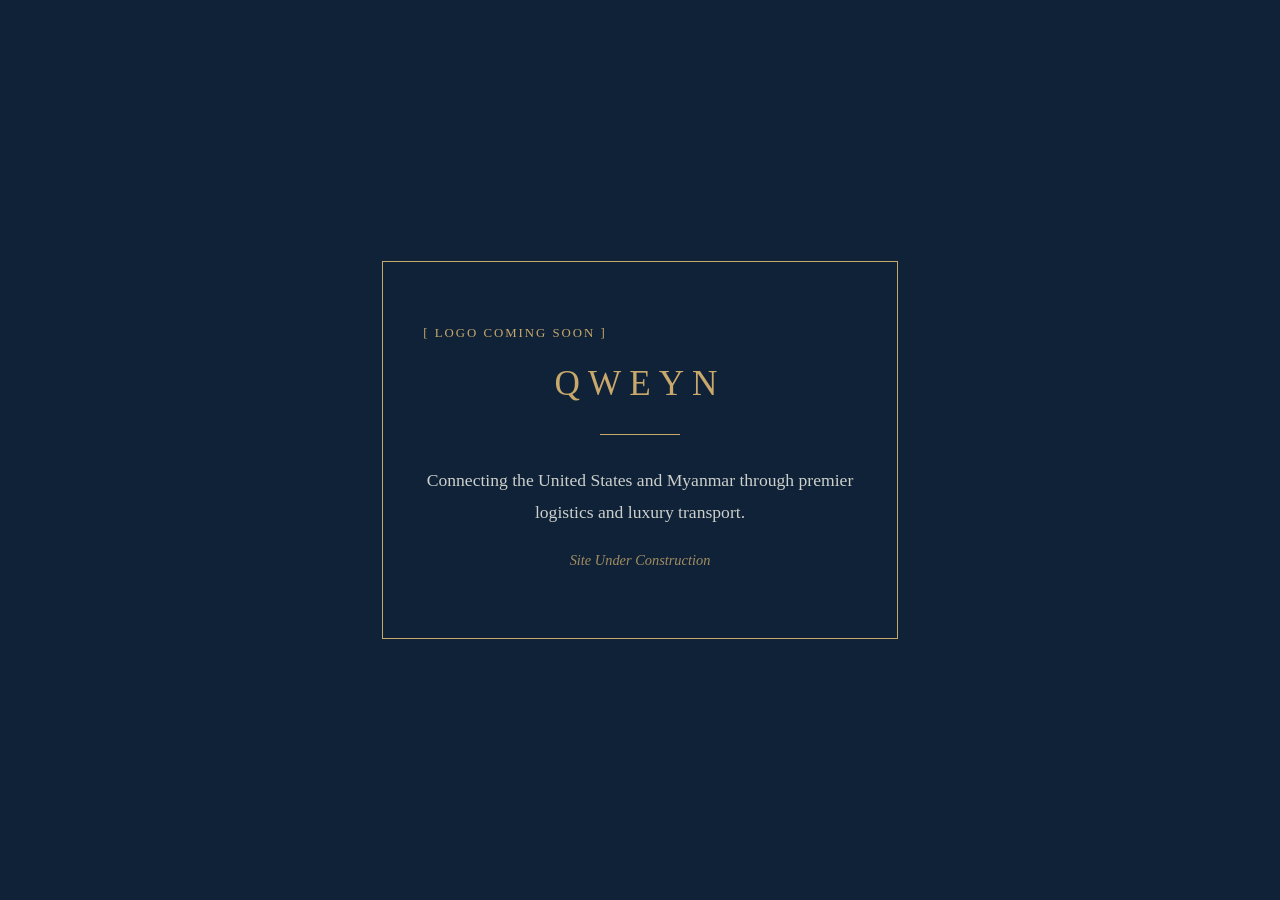
==== index.html @ a7c70f32 "Create index.html" ====
<!DOCTYPE html>
<html lang="en">
<head>
    <meta charset="UTF-8">
    <meta name="viewport" content="width=device-width, initial-scale=1.0">
    <title>Qweyn | Luxury Logistics</title>
    <style>
        :root {
            --navy: #0F2238;
            --gold: #C8A86B;
            --forest: #2E4A38;
            --brown: #6B5442;
            --cream: #FDFCF0;
        }

        body {
            background-color: var(--navy);
            color: var(--cream);
            font-family: 'Times New Roman', serif;
            margin: 0;
            display: flex;
            justify-content: center;
            align-items: center;
            height: 100vh;
            text-align: center;
        }

        .container {
            border: 1px solid var(--gold);
            padding: 4rem 2rem;
            max-width: 600px;
            margin: 20px;
            position: relative;
        }

        /* This is a placeholder for your logo */
        .logo-placeholder {
            max-width: 200px;
            margin-bottom: 20px;
            color: var(--gold);
            font-size: 0.8rem;
            letter-spacing: 2px;
        }

        h1 {
            color: var(--gold);
            letter-spacing: 8px;
            text-transform: uppercase;
            font-size: 2.2rem;
            margin-bottom: 10px;
            font-weight: 300;
        }

        p {
            font-size: 1.1rem;
            line-height: 1.8;
            color: var(--cream);
            opacity: 0.8;
            max-width: 450px;
            margin: 0 auto;
        }

        .accent {
            height: 1px;
            width: 80px;
            background-color: var(--gold);
            margin: 30px auto;
        }
    </style>
</head>
<body>

    <div class="container">
        <!-- We will replace this text with your <img src="logo.png"> later -->
        <div class="logo-placeholder">[ LOGO COMING SOON ]</div>
        
        <h1>QWEYN</h1>
        <div class="accent"></div>
        <p>Connecting the United States and Myanmar through premier logistics and luxury transport.</p>
        <p style="margin-top: 20px; color: var(--gold); font-style: italic; font-size: 0.9rem;">
            Site Under Construction
        </p>
    </div>

</body>
</html>
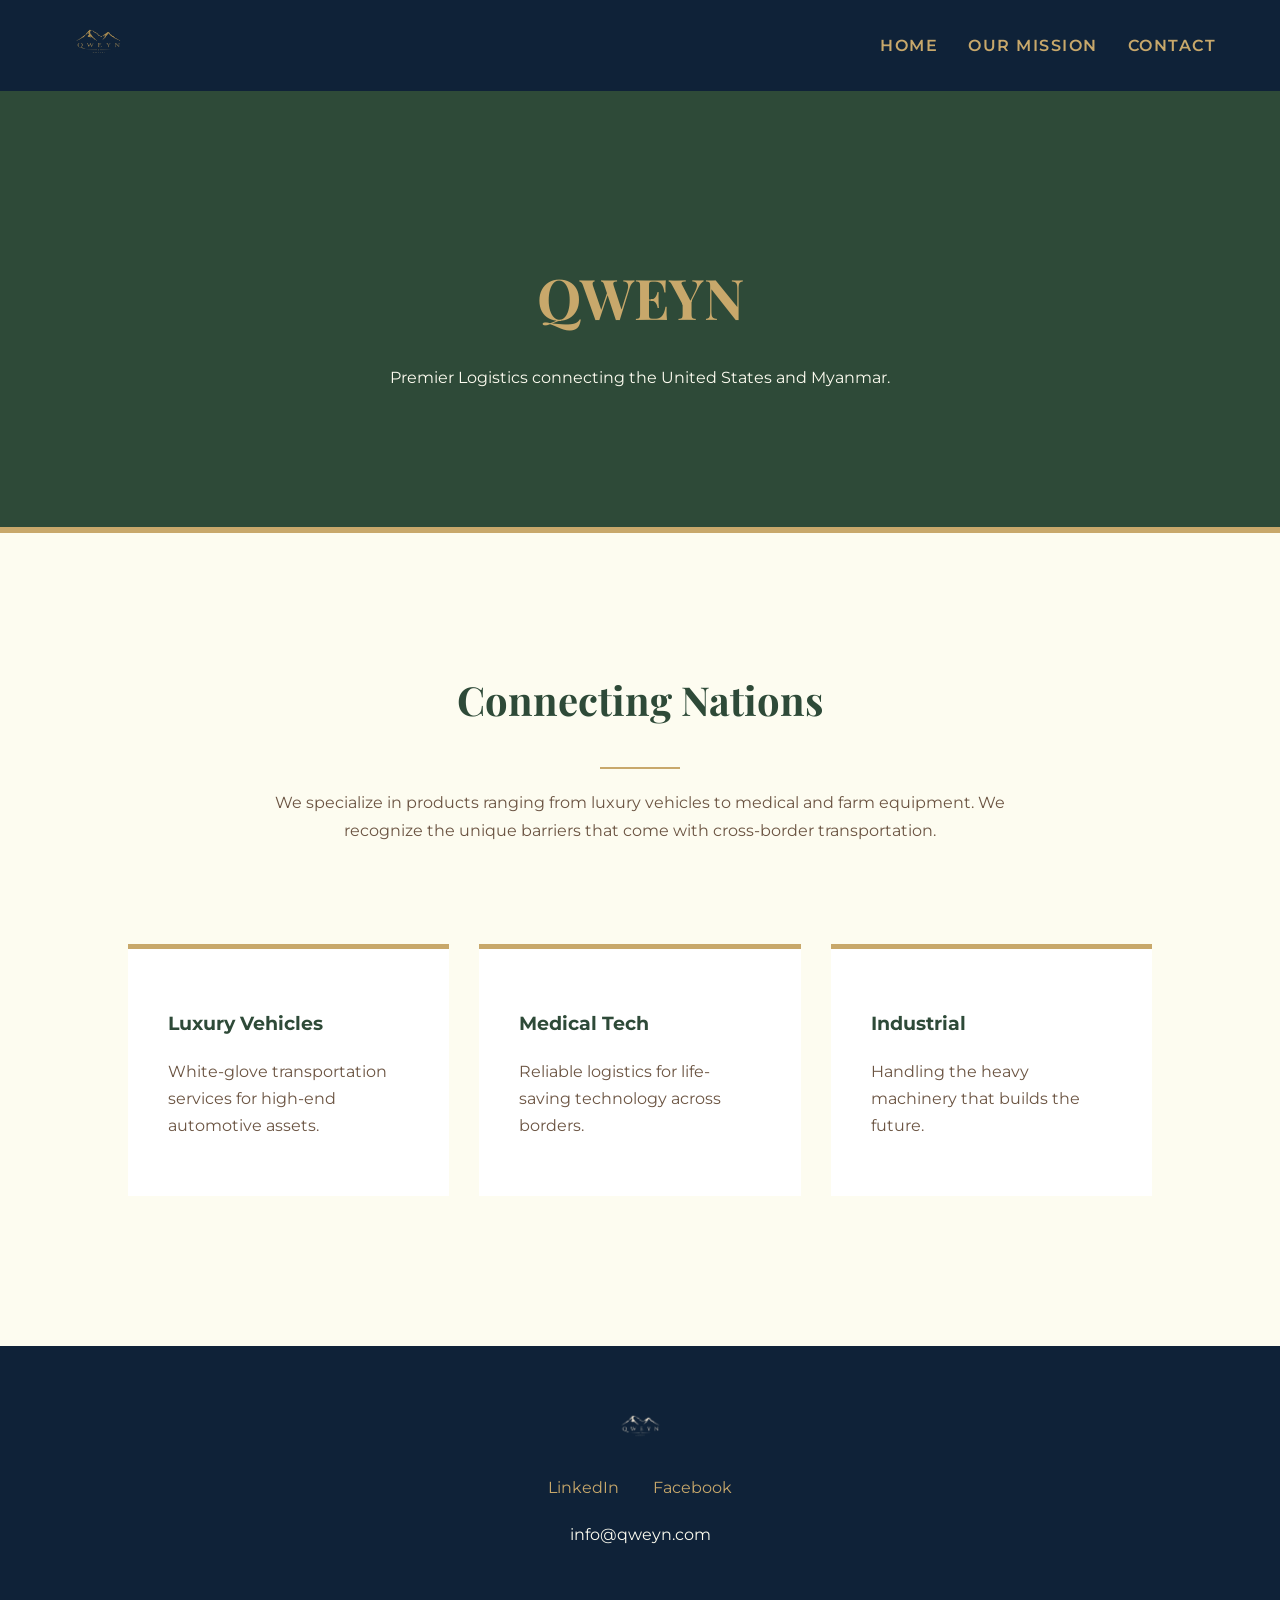
==== commit 2d24711a: "Update index.html" ====
--- a/index.html
+++ b/index.html
@@ -1,10 +1,16 @@
 <!DOCTYPE html>
 <html lang="en">
 <head>
+    <!-- [SETUP] This section handles the "brain" of the site: fonts, icons, and hidden settings -->
     <meta charset="UTF-8">
     <meta name="viewport" content="width=device-width, initial-scale=1.0">
-    <title>Qweyn | Luxury Logistics</title>
+    <title>Qweyn | Premium US-Myanmar Logistics</title>
+    
+    <!-- [FONTS] Playfair = Luxury Serif | Montserrat = Modern Sans-Serif -->
+    <link href="https://fonts.googleapis.com/css2?family=Playfair+Display:wght@400;700&family=Montserrat:wght@300;400;600&display=swap" rel="stylesheet">
+
     <style>
+        /* [VARIABLES] We save your hex codes here so we don't have to type them 100 times */
         :root {
             --navy: #0F2238;
             --gold: #C8A86B;
@@ -13,74 +19,150 @@
             --cream: #FDFCF0;
         }
 
+        /* [GLOBAL STYLES] These apply to the whole website */
         body {
-            background-color: var(--navy);
-            color: var(--cream);
-            font-family: 'Times New Roman', serif;
             margin: 0;
-            display: flex;
-            justify-content: center;
-            align-items: center;
-            height: 100vh;
-            text-align: center;
+            padding: 0;
+            font-family: 'Montserrat', sans-serif;
+            background-color: var(--cream);
+            color: var(--brown); /* Café Brown for text is easier on the eyes than pure black */
+            line-height: 1.7;
         }
 
-        .container {
-            border: 1px solid var(--gold);
-            padding: 4rem 2rem;
-            max-width: 600px;
-            margin: 20px;
-            position: relative;
+        /* [NAVBAR LOGIC] This keeps the logo and links at the top even when you scroll */
+        nav {
+            background-color: var(--navy);
+            padding: 1rem 5%;
+            display: flex;
+            justify-content: space-between; /* Pushes Logo to left, Links to right */
+            align-items: center;
+            position: sticky;
+            top: 0;
+            z-index: 1000; /* Ensures it stays on top of other elements */
         }
 
-        /* This is a placeholder for your logo */
-        .logo-placeholder {
-            max-width: 200px;
-            margin-bottom: 20px;
-            color: var(--gold);
-            font-size: 0.8rem;
-            letter-spacing: 2px;
+        .nav-logo img { height: 45px; }
+
+        nav ul {
+            list-style: none; /* Removes the bullet points */
+            display: flex;
+            gap: 30px; /* Space between links */
         }
 
-        h1 {
+        nav ul li a {
+            text-decoration: none; /* Removes the underline */
             color: var(--gold);
-            letter-spacing: 8px;
+            font-weight: 600;
             text-transform: uppercase;
-            font-size: 2.2rem;
-            margin-bottom: 10px;
-            font-weight: 300;
+            letter-spacing: 1.5px;
         }
 
-        p {
-            font-size: 1.1rem;
-            line-height: 1.8;
+        /* [HERO SECTION] This is the "Headliner" using your Forest Green */
+        .hero {
+            background-color: var(--forest);
             color: var(--cream);
-            opacity: 0.8;
-            max-width: 450px;
-            margin: 0 auto;
+            padding: 120px 10%;
+            text-align: center;
+            border-bottom: 6px solid var(--gold); /* Thin gold line for a "finished" look */
         }
 
-        .accent {
-            height: 1px;
-            width: 80px;
-            background-color: var(--gold);
-            margin: 30px auto;
+        .hero h1 {
+            font-family: 'Playfair Display', serif;
+            font-size: 3.5rem;
+            color: var(--gold);
+            margin-bottom: 20px;
+        }
+
+        /* [GRID LOGIC] This creates the 3 columns for your services */
+        .grid {
+            display: grid;
+            /* "auto-fit" means if the screen gets small, the 3 boxes will stack into 1 automatically */
+            grid-template-columns: repeat(auto-fit, minmax(300px, 1fr));
+            gap: 30px;
+            padding: 50px 0;
+        }
+
+        /* [CARD STYLING] These are the "Service" boxes */
+        .card {
+            background: white;
+            padding: 40px;
+            border-top: 5px solid var(--gold);
+            transition: 0.4s; /* Makes the "hover" effect smooth */
+        }
+
+        .card:hover {
+            transform: translateY(-5px); /* Makes the box lift up when mouse is over it */
+            box-shadow: 0 20px 40px rgba(46, 74, 56, 0.1); /* Adds a shadow with a hint of Forest Green */
+        }
+
+        /* [RESPONSIVENESS] If the screen is smaller than 768px (Tablets/Phones) */
+        @media (max-width: 768px) {
+            nav {
+                flex-direction: column; /* Stack logo above links */
+                text-align: center;
+            }
+            .hero h1 { font-size: 2.5rem; }
         }
     </style>
 </head>
 <body>
 
-    <div class="container">
-        <!-- We will replace this text with your <img src="logo.png"> later -->
-        <div class="logo-placeholder">[ LOGO COMING SOON ]</div>
+    <!-- VISUAL CONTENT STARTS HERE -->
+
+    <nav>
+        <div class="nav-logo">
+            <img src="Logo-gold-png.png" alt="Qweyn Gold Logo">
+        </div>
+        <ul>
+            <li><a href="#">Home</a></li>
+            <li><a href="#about">Our Mission</a></li>
+            <li><a href="#contact">Contact</a></li>
+        </ul>
+    </nav>
+
+    <header class="hero">
+        <!-- The Main Headline -->
+        <h1>QWEYN</h1>
+        <p>Premier Logistics connecting the United States and Myanmar.</p>
+    </header>
+
+    <section id="about" style="padding: 100px 10%;">
+        <h2 style="color: var(--forest); text-align: center; font-family: 'Playfair Display'; font-size: 2.5rem;">Connecting Nations</h2>
+        <div style="width: 80px; height: 2px; background: var(--gold); margin: 20px auto;"></div> <!-- Decorative line -->
         
-        <h1>QWEYN</h1>
-        <div class="accent"></div>
-        <p>Connecting the United States and Myanmar through premier logistics and luxury transport.</p>
-        <p style="margin-top: 20px; color: var(--gold); font-style: italic; font-size: 0.9rem;">
-            Site Under Construction
+        <p style="text-align: center; max-width: 800px; margin: 0 auto 50px;">
+            We specialize in products ranging from luxury vehicles to medical and farm equipment. 
+            We recognize the unique barriers that come with cross-border transportation.
         </p>
-    </div>
+        
+        <div class="grid">
+            <!-- Box 1 -->
+            <div class="card">
+                <h3 style="color: var(--forest);">Luxury Vehicles</h3>
+                <p>White-glove transportation services for high-end automotive assets.</p>
+            </div>
+            <!-- Box 2 -->
+            <div class="card">
+                <h3 style="color: var(--forest);">Medical Tech</h3>
+                <p>Reliable logistics for life-saving technology across borders.</p>
+            </div>
+            <!-- Box 3 -->
+            <div class="card">
+                <h3 style="color: var(--forest);">Industrial</h3>
+                <p>Handling the heavy machinery that builds the future.</p>
+            </div>
+        </div>
+    </section>
+
+    <footer style="background: var(--navy); color: var(--cream); text-align: center; padding: 60px 0;">
+        <img src="Logo-cream-png.png" style="height: 40px; margin-bottom: 20px;" alt="Qweyn Cream Logo">
+        <div>
+            <!-- Target="_blank" means the link opens in a new tab -->
+            <a href="#" target="_blank" style="color: var(--gold); margin: 0 15px; text-decoration: none;">LinkedIn</a>
+            <a href="#" target="_blank" style="color: var(--gold); margin: 0 15px; text-decoration: none;">Facebook</a>
+        </div>
+        <p style="margin-top: 20px;">info@qweyn.com</p>
+    </footer>
 
 </body>
 </html>
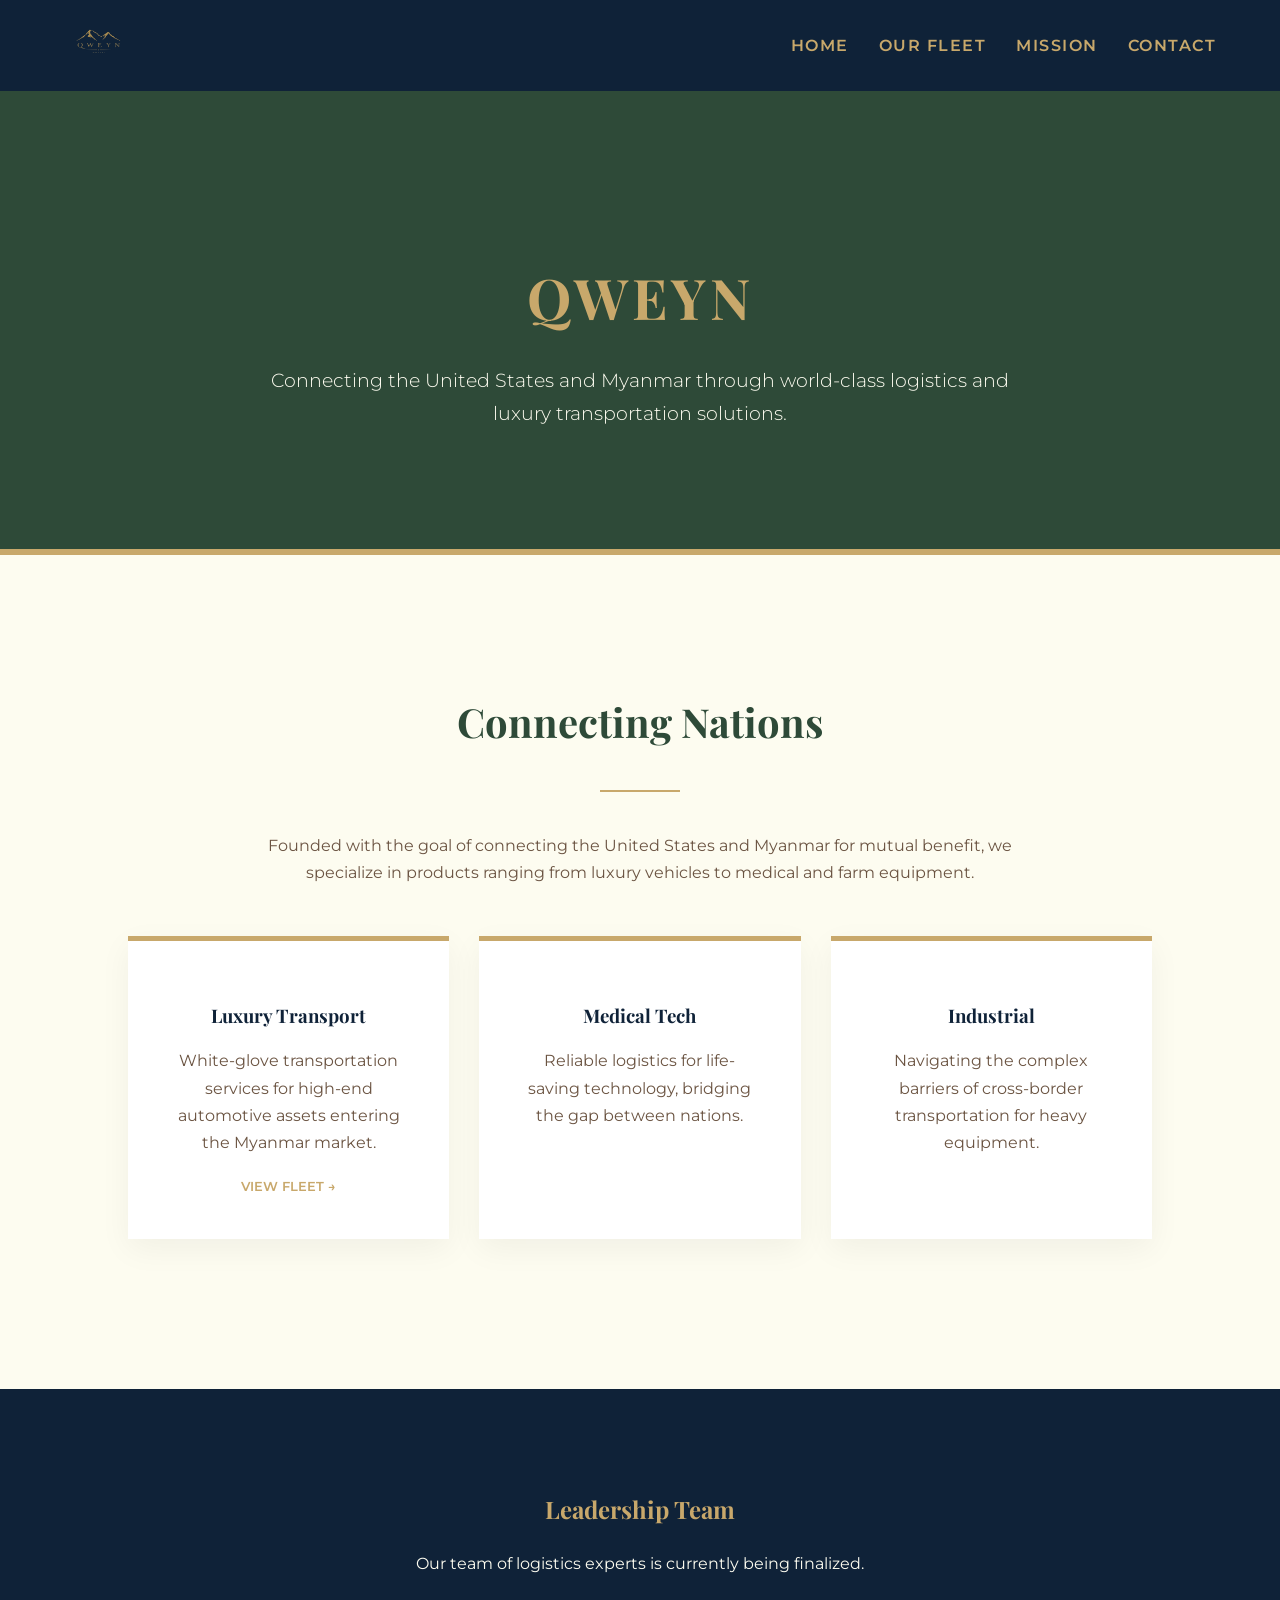
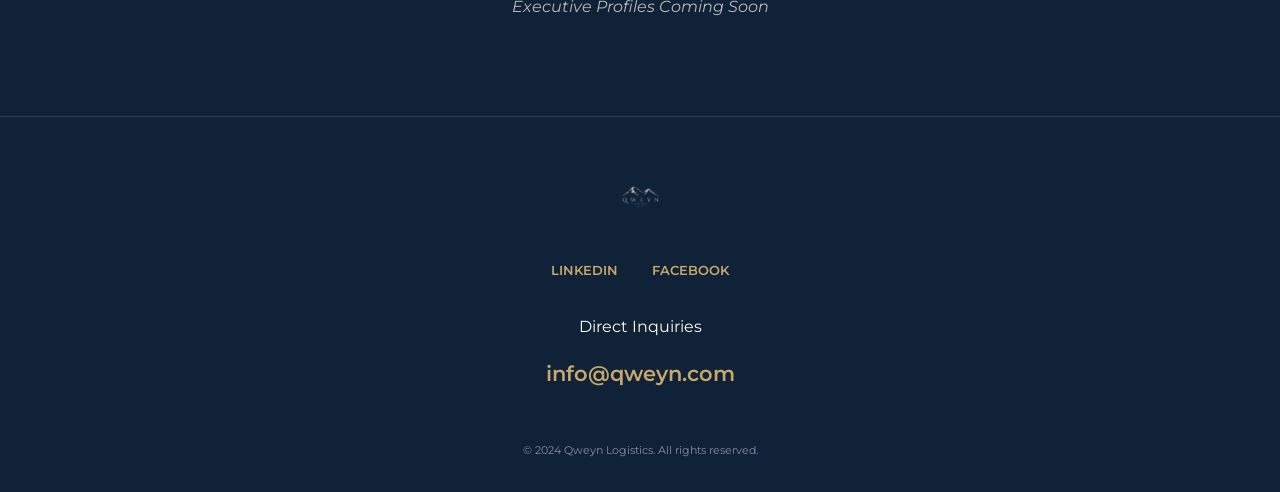
==== commit ff3c25c6: "Update index.html" ====
--- a/index.html
+++ b/index.html
@@ -1,7 +1,7 @@
 <!DOCTYPE html>
 <html lang="en">
 <head>
-    <!-- [SETUP] This section handles the "brain" of the site: fonts, icons, and hidden settings -->
+    <!-- [SETUP] The "brain" of the site -->
     <meta charset="UTF-8">
     <meta name="viewport" content="width=device-width, initial-scale=1.0">
     <title>Qweyn | Premium US-Myanmar Logistics</title>
@@ -10,7 +10,7 @@
     <link href="https://fonts.googleapis.com/css2?family=Playfair+Display:wght@400;700&family=Montserrat:wght@300;400;600&display=swap" rel="stylesheet">
 
     <style>
-        /* [VARIABLES] We save your hex codes here so we don't have to type them 100 times */
+        /* [VARIABLES] Your Luxury Palette */
         :root {
             --navy: #0F2238;
             --gold: #C8A86B;
@@ -19,149 +19,212 @@
             --cream: #FDFCF0;
         }
 
-        /* [GLOBAL STYLES] These apply to the whole website */
+        /* [GLOBAL STYLES] Basic look of the whole page */
         body {
             margin: 0;
             padding: 0;
             font-family: 'Montserrat', sans-serif;
             background-color: var(--cream);
-            color: var(--brown); /* Café Brown for text is easier on the eyes than pure black */
+            color: var(--brown); /* Using Café Brown for text */
             line-height: 1.7;
         }
 
-        /* [NAVBAR LOGIC] This keeps the logo and links at the top even when you scroll */
+        h1, h2, h3 { font-family: 'Playfair Display', serif; }
+
+        /* [NAVBAR] Sticky navigation bar logic */
         nav {
             background-color: var(--navy);
             padding: 1rem 5%;
             display: flex;
-            justify-content: space-between; /* Pushes Logo to left, Links to right */
+            justify-content: space-between;
             align-items: center;
             position: sticky;
             top: 0;
-            z-index: 1000; /* Ensures it stays on top of other elements */
+            z-index: 1000;
         }
 
         .nav-logo img { height: 45px; }
 
         nav ul {
-            list-style: none; /* Removes the bullet points */
+            list-style: none;
             display: flex;
-            gap: 30px; /* Space between links */
+            gap: 30px;
         }
 
         nav ul li a {
-            text-decoration: none; /* Removes the underline */
+            text-decoration: none;
             color: var(--gold);
             font-weight: 600;
             text-transform: uppercase;
             letter-spacing: 1.5px;
-        }
-
-        /* [HERO SECTION] This is the "Headliner" using your Forest Green */
+            transition: 0.3s;
+        }
+
+        nav ul li a:hover { color: white; }
+
+        /* [HERO SECTION] The Forest Green Headliner */
         .hero {
             background-color: var(--forest);
+            color: var(--gold);
+            padding: 120px 10%;
+            text-align: center;
+            border-bottom: 6px solid var(--gold);
+        }
+
+        .hero h1 {
+            font-size: 3.5rem;
+            margin-bottom: 20px;
+            letter-spacing: 4px;
+        }
+
+        .hero p {
             color: var(--cream);
-            padding: 120px 10%;
-            text-align: center;
-            border-bottom: 6px solid var(--gold); /* Thin gold line for a "finished" look */
-        }
-
-        .hero h1 {
-            font-family: 'Playfair Display', serif;
-            font-size: 3.5rem;
-            color: var(--gold);
-            margin-bottom: 20px;
-        }
-
-        /* [GRID LOGIC] This creates the 3 columns for your services */
+            font-size: 1.2rem;
+            max-width: 750px;
+            margin: 0 auto;
+            font-weight: 300;
+        }
+
+        /* [SECTION LOGIC] General spacing for content */
+        .section {
+            padding: 100px 10%;
+            max-width: 1100px;
+            margin: 0 auto;
+            text-align: center;
+        }
+
+        .section h2 { color: var(--forest); font-size: 2.5rem; }
+
+        .accent-line {
+            width: 80px;
+            height: 2px;
+            background-color: var(--gold);
+            margin: 20px auto 40px;
+        }
+
+        /* [GRID LOGIC] The 3-column layout */
         .grid {
             display: grid;
-            /* "auto-fit" means if the screen gets small, the 3 boxes will stack into 1 automatically */
             grid-template-columns: repeat(auto-fit, minmax(300px, 1fr));
             gap: 30px;
-            padding: 50px 0;
-        }
-
-        /* [CARD STYLING] These are the "Service" boxes */
+        }
+
+        /* [CARD STYLING] The white service boxes */
         .card {
             background: white;
             padding: 40px;
             border-top: 5px solid var(--gold);
-            transition: 0.4s; /* Makes the "hover" effect smooth */
-        }
-
-        .card:hover {
-            transform: translateY(-5px); /* Makes the box lift up when mouse is over it */
-            box-shadow: 0 20px 40px rgba(46, 74, 56, 0.1); /* Adds a shadow with a hint of Forest Green */
-        }
-
-        /* [RESPONSIVENESS] If the screen is smaller than 768px (Tablets/Phones) */
+            box-shadow: 0 10px 30px rgba(0,0,0,0.05);
+            transition: 0.4s;
+        }
+
+        .card:hover { transform: translateY(-5px); }
+
+        .card h3 { color: var(--navy); margin-bottom: 15px; }
+
+        /* [TEAM PLACEHOLDER] Special styling for the 'Coming Soon' section */
+        .team-box {
+            background-color: var(--navy);
+            color: var(--cream);
+            padding: 80px 10%;
+            margin-top: 50px;
+            text-align: center;
+        }
+
+        /* [FOOTER] The bottom of the page */
+        footer {
+            background-color: var(--navy);
+            color: var(--cream);
+            padding: 60px 10% 20px;
+            text-align: center;
+            border-top: 1px solid rgba(200, 168, 107, 0.2);
+        }
+
+        .footer-logo { height: 40px; margin-bottom: 30px; opacity: 0.8; }
+
+        .social-links a {
+            color: var(--gold);
+            text-decoration: none;
+            margin: 0 15px;
+            font-weight: 600;
+            text-transform: uppercase;
+            font-size: 0.8rem;
+        }
+
+        /* [RESPONSIVENESS] Makes it work on phones */
         @media (max-width: 768px) {
-            nav {
-                flex-direction: column; /* Stack logo above links */
-                text-align: center;
-            }
+            nav { flex-direction: column; gap: 15px; }
             .hero h1 { font-size: 2.5rem; }
         }
     </style>
 </head>
 <body>
 
-    <!-- VISUAL CONTENT STARTS HERE -->
-
+    <!-- [NAVIGATION] -->
     <nav>
         <div class="nav-logo">
-            <img src="Logo-gold-png.png" alt="Qweyn Gold Logo">
+            <!-- Using ./ ensures the logo loads correctly on GitHub Pages -->
+            <img src="./Logo-gold-png.png" alt="Qweyn Gold Logo">
         </div>
         <ul>
-            <li><a href="#">Home</a></li>
-            <li><a href="#about">Our Mission</a></li>
+            <li><a href="index.html">Home</a></li>
+            <li><a href="vehicles.html">Our Fleet</a></li>
+            <li><a href="#about">Mission</a></li>
             <li><a href="#contact">Contact</a></li>
         </ul>
     </nav>
 
+    <!-- [HERO] -->
     <header class="hero">
-        <!-- The Main Headline -->
         <h1>QWEYN</h1>
-        <p>Premier Logistics connecting the United States and Myanmar.</p>
+        <p>Connecting the United States and Myanmar through world-class logistics and luxury transportation solutions.</p>
     </header>
 
-    <section id="about" style="padding: 100px 10%;">
-        <h2 style="color: var(--forest); text-align: center; font-family: 'Playfair Display'; font-size: 2.5rem;">Connecting Nations</h2>
-        <div style="width: 80px; height: 2px; background: var(--gold); margin: 20px auto;"></div> <!-- Decorative line -->
-        
-        <p style="text-align: center; max-width: 800px; margin: 0 auto 50px;">
-            We specialize in products ranging from luxury vehicles to medical and farm equipment. 
-            We recognize the unique barriers that come with cross-border transportation.
+    <!-- [MISSION SECTION] -->
+    <section id="about" class="section">
+        <h2>Connecting Nations</h2>
+        <div class="accent-line"></div>
+        <p style="max-width: 800px; margin: 0 auto 50px;">
+            Founded with the goal of connecting the United States and Myanmar for mutual benefit, we specialize in products ranging from luxury vehicles to medical and farm equipment.
         </p>
         
         <div class="grid">
-            <!-- Box 1 -->
             <div class="card">
-                <h3 style="color: var(--forest);">Luxury Vehicles</h3>
-                <p>White-glove transportation services for high-end automotive assets.</p>
+                <h3>Luxury Transport</h3>
+                <p>White-glove transportation services for high-end automotive assets entering the Myanmar market.</p>
+                <a href="vehicles.html" style="color: var(--gold); text-decoration: none; font-weight: 600; font-size: 0.8rem;">VIEW FLEET →</a>
             </div>
-            <!-- Box 2 -->
             <div class="card">
-                <h3 style="color: var(--forest);">Medical Tech</h3>
-                <p>Reliable logistics for life-saving technology across borders.</p>
+                <h3>Medical Tech</h3>
+                <p>Reliable logistics for life-saving technology, bridging the gap between nations.</p>
             </div>
-            <!-- Box 3 -->
             <div class="card">
-                <h3 style="color: var(--forest);">Industrial</h3>
-                <p>Handling the heavy machinery that builds the future.</p>
+                <h3>Industrial</h3>
+                <p>Navigating the complex barriers of cross-border transportation for heavy equipment.</p>
             </div>
         </div>
     </section>
 
-    <footer style="background: var(--navy); color: var(--cream); text-align: center; padding: 60px 0;">
-        <img src="Logo-cream-png.png" style="height: 40px; margin-bottom: 20px;" alt="Qweyn Cream Logo">
-        <div>
-            <!-- Target="_blank" means the link opens in a new tab -->
-            <a href="#" target="_blank" style="color: var(--gold); margin: 0 15px; text-decoration: none;">LinkedIn</a>
-            <a href="#" target="_blank" style="color: var(--gold); margin: 0 15px; text-decoration: none;">Facebook</a>
+    <!-- [TEAM SECTION] Placeholder for now -->
+    <section class="team-box">
+        <h2 style="color: var(--gold); font-family: 'Playfair Display';">Leadership Team</h2>
+        <p>Our team of logistics experts is currently being finalized.</p>
+        <p style="font-style: italic; opacity: 0.7;">Executive Profiles Coming Soon</p>
+    </section>
+
+    <!-- [FOOTER & CONTACT] -->
+    <footer id="contact">
+        <img src="./Logo-cream-png.png" class="footer-logo" alt="Qweyn Cream Logo">
+        
+        <div class="social-links">
+            <a href="#" target="_blank">LinkedIn</a>
+            <a href="#" target="_blank">Facebook</a>
         </div>
-        <p style="margin-top: 20px;">info@qweyn.com</p>
+
+        <p style="margin-top: 30px;">Direct Inquiries</p>
+        <a href="mailto:info@qweyn.com" style="color: var(--gold); text-decoration: none; font-size: 1.3rem; font-weight: 600;">info@qweyn.com</a>
+
+        <p style="margin-top: 50px; font-size: 0.7rem; opacity: 0.5;">&copy; 2024 Qweyn Logistics. All rights reserved.</p>
     </footer>
 
 </body>
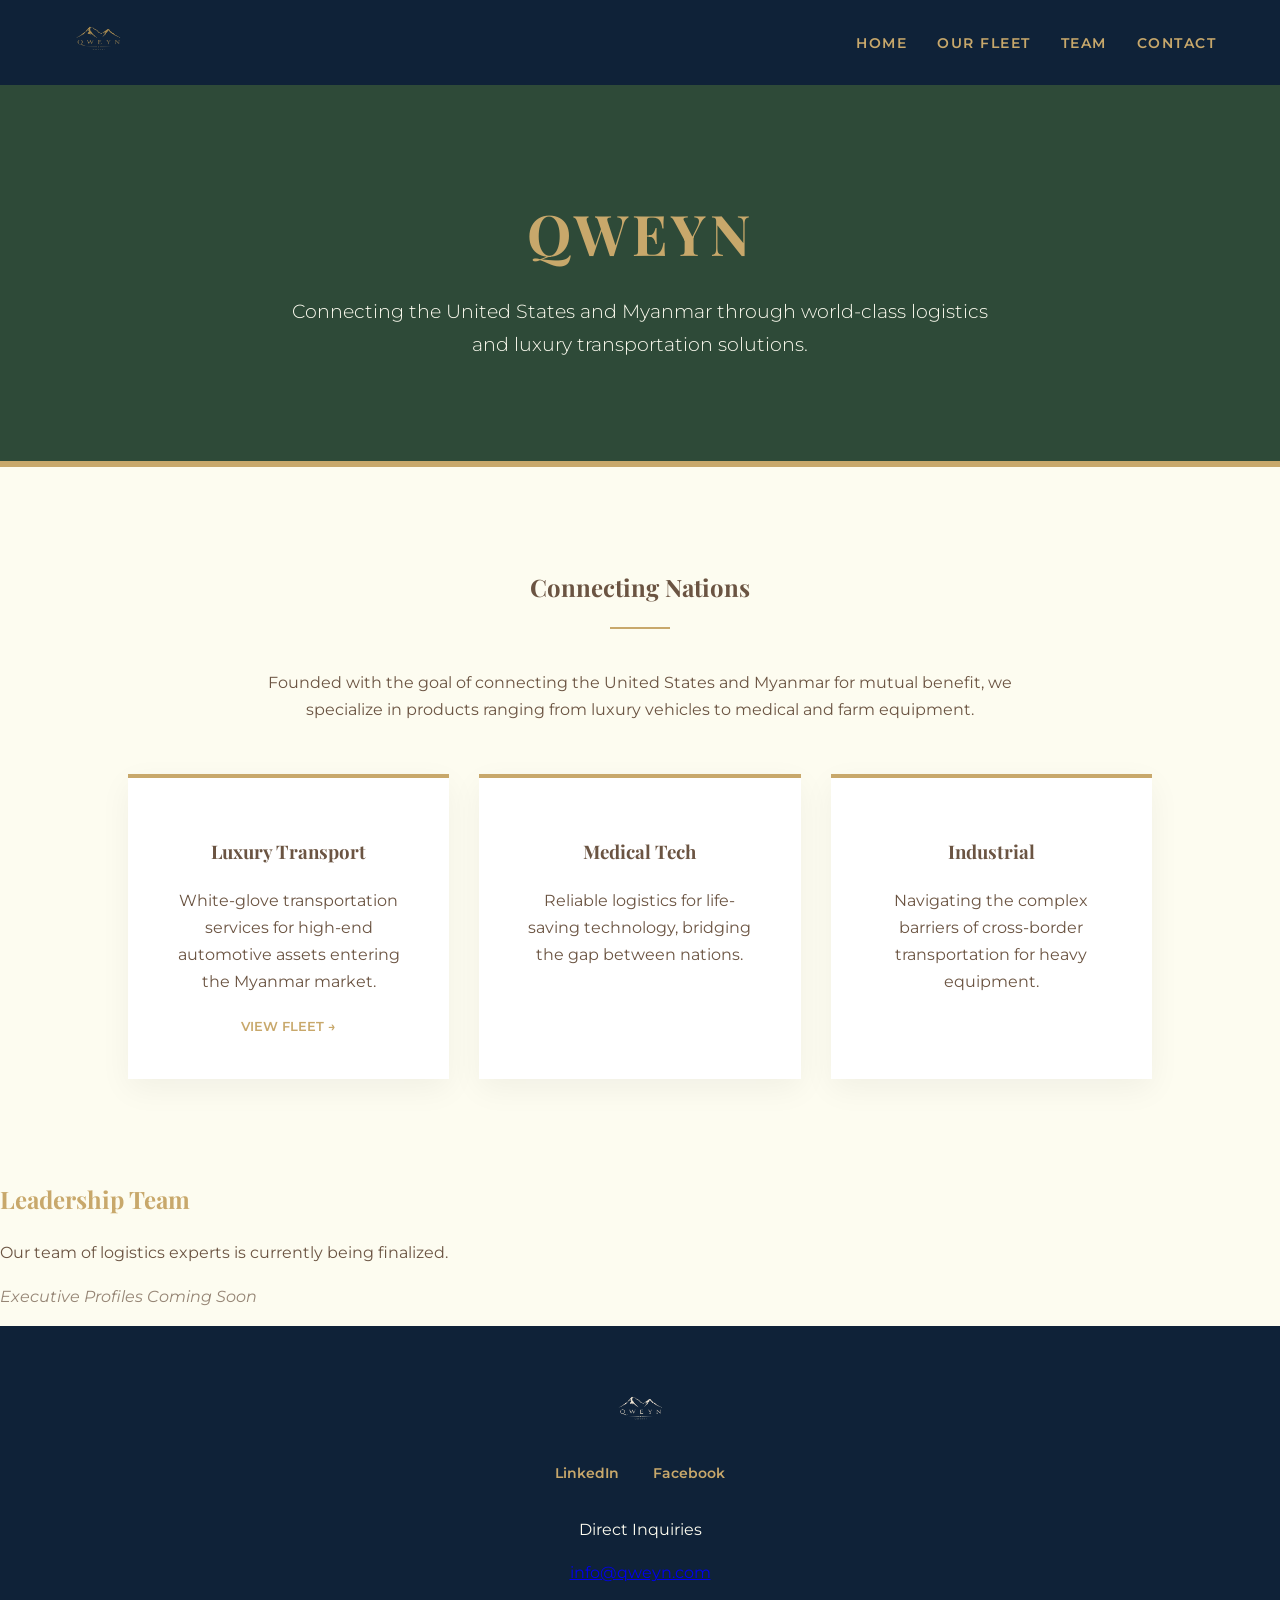
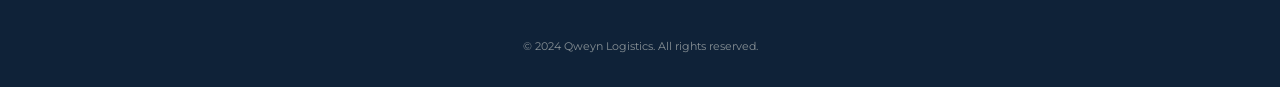
==== commit 534cca23: "Update index.html" ====
--- a/index.html
+++ b/index.html
@@ -1,189 +1,41 @@
 <!DOCTYPE html>
 <html lang="en">
 <head>
-    <!-- [SETUP] The "brain" of the site -->
     <meta charset="UTF-8">
     <meta name="viewport" content="width=device-width, initial-scale=1.0">
     <title>Qweyn | Premium US-Myanmar Logistics</title>
     
-    <!-- [FONTS] Playfair = Luxury Serif | Montserrat = Modern Sans-Serif -->
+    <!-- [FONTS] Still here -->
     <link href="https://fonts.googleapis.com/css2?family=Playfair+Display:wght@400;700&family=Montserrat:wght@300;400;600&display=swap" rel="stylesheet">
 
-    <style>
-        /* [VARIABLES] Your Luxury Palette */
-        :root {
-            --navy: #0F2238;
-            --gold: #C8A86B;
-            --forest: #2E4A38;
-            --brown: #6B5442;
-            --cream: #FDFCF0;
-        }
-
-        /* [GLOBAL STYLES] Basic look of the whole page */
-        body {
-            margin: 0;
-            padding: 0;
-            font-family: 'Montserrat', sans-serif;
-            background-color: var(--cream);
-            color: var(--brown); /* Using Café Brown for text */
-            line-height: 1.7;
-        }
-
-        h1, h2, h3 { font-family: 'Playfair Display', serif; }
-
-        /* [NAVBAR] Sticky navigation bar logic */
-        nav {
-            background-color: var(--navy);
-            padding: 1rem 5%;
-            display: flex;
-            justify-content: space-between;
-            align-items: center;
-            position: sticky;
-            top: 0;
-            z-index: 1000;
-        }
-
-        .nav-logo img { height: 45px; }
-
-        nav ul {
-            list-style: none;
-            display: flex;
-            gap: 30px;
-        }
-
-        nav ul li a {
-            text-decoration: none;
-            color: var(--gold);
-            font-weight: 600;
-            text-transform: uppercase;
-            letter-spacing: 1.5px;
-            transition: 0.3s;
-        }
-
-        nav ul li a:hover { color: white; }
-
-        /* [HERO SECTION] The Forest Green Headliner */
-        .hero {
-            background-color: var(--forest);
-            color: var(--gold);
-            padding: 120px 10%;
-            text-align: center;
-            border-bottom: 6px solid var(--gold);
-        }
-
-        .hero h1 {
-            font-size: 3.5rem;
-            margin-bottom: 20px;
-            letter-spacing: 4px;
-        }
-
-        .hero p {
-            color: var(--cream);
-            font-size: 1.2rem;
-            max-width: 750px;
-            margin: 0 auto;
-            font-weight: 300;
-        }
-
-        /* [SECTION LOGIC] General spacing for content */
-        .section {
-            padding: 100px 10%;
-            max-width: 1100px;
-            margin: 0 auto;
-            text-align: center;
-        }
-
-        .section h2 { color: var(--forest); font-size: 2.5rem; }
-
-        .accent-line {
-            width: 80px;
-            height: 2px;
-            background-color: var(--gold);
-            margin: 20px auto 40px;
-        }
-
-        /* [GRID LOGIC] The 3-column layout */
-        .grid {
-            display: grid;
-            grid-template-columns: repeat(auto-fit, minmax(300px, 1fr));
-            gap: 30px;
-        }
-
-        /* [CARD STYLING] The white service boxes */
-        .card {
-            background: white;
-            padding: 40px;
-            border-top: 5px solid var(--gold);
-            box-shadow: 0 10px 30px rgba(0,0,0,0.05);
-            transition: 0.4s;
-        }
-
-        .card:hover { transform: translateY(-5px); }
-
-        .card h3 { color: var(--navy); margin-bottom: 15px; }
-
-        /* [TEAM PLACEHOLDER] Special styling for the 'Coming Soon' section */
-        .team-box {
-            background-color: var(--navy);
-            color: var(--cream);
-            padding: 80px 10%;
-            margin-top: 50px;
-            text-align: center;
-        }
-
-        /* [FOOTER] The bottom of the page */
-        footer {
-            background-color: var(--navy);
-            color: var(--cream);
-            padding: 60px 10% 20px;
-            text-align: center;
-            border-top: 1px solid rgba(200, 168, 107, 0.2);
-        }
-
-        .footer-logo { height: 40px; margin-bottom: 30px; opacity: 0.8; }
-
-        .social-links a {
-            color: var(--gold);
-            text-decoration: none;
-            margin: 0 15px;
-            font-weight: 600;
-            text-transform: uppercase;
-            font-size: 0.8rem;
-        }
-
-        /* [RESPONSIVENESS] Makes it work on phones */
-        @media (max-width: 768px) {
-            nav { flex-direction: column; gap: 15px; }
-            .hero h1 { font-size: 2.5rem; }
-        }
-    </style>
+    <!-- [EXTERNAL CSS] This 1 line replaces the 130 lines of CSS you had before -->
+    <link rel="stylesheet" href="style.css">
 </head>
 <body>
 
-    <!-- [NAVIGATION] -->
+    <!-- [NAV] Still has all 4 links -->
     <nav>
         <div class="nav-logo">
-            <!-- Using ./ ensures the logo loads correctly on GitHub Pages -->
             <img src="./Logo-gold-png.png" alt="Qweyn Gold Logo">
         </div>
         <ul>
             <li><a href="index.html">Home</a></li>
-            <li><a href="vehicles.html">Our Fleet</a></li>
-            <li><a href="#about">Mission</a></li>
+            <li><a href="fleet.html">Our Fleet</a></li>
+            <li><a href="team.html">Team</a></li>
             <li><a href="#contact">Contact</a></li>
         </ul>
     </nav>
 
-    <!-- [HERO] -->
+    <!-- [HERO] Forest Green Header -->
     <header class="hero">
         <h1>QWEYN</h1>
         <p>Connecting the United States and Myanmar through world-class logistics and luxury transportation solutions.</p>
     </header>
 
-    <!-- [MISSION SECTION] -->
+    <!-- [MISSION SECTION] All 3 Service Cards are here -->
     <section id="about" class="section">
         <h2>Connecting Nations</h2>
-        <div class="accent-line"></div>
+        <div class="accent"></div>
         <p style="max-width: 800px; margin: 0 auto 50px;">
             Founded with the goal of connecting the United States and Myanmar for mutual benefit, we specialize in products ranging from luxury vehicles to medical and farm equipment.
         </p>
@@ -192,7 +44,7 @@
             <div class="card">
                 <h3>Luxury Transport</h3>
                 <p>White-glove transportation services for high-end automotive assets entering the Myanmar market.</p>
-                <a href="vehicles.html" style="color: var(--gold); text-decoration: none; font-weight: 600; font-size: 0.8rem;">VIEW FLEET →</a>
+                <a href="fleet.html" style="color: #C8A86B; text-decoration: none; font-weight: 600; font-size: 0.8rem;">VIEW FLEET →</a>
             </div>
             <div class="card">
                 <h3>Medical Tech</h3>
@@ -205,14 +57,14 @@
         </div>
     </section>
 
-    <!-- [TEAM SECTION] Placeholder for now -->
+    <!-- [TEAM BOX] Still here as a placeholder -->
     <section class="team-box">
-        <h2 style="color: var(--gold); font-family: 'Playfair Display';">Leadership Team</h2>
+        <h2 style="color: #C8A86B;">Leadership Team</h2>
         <p>Our team of logistics experts is currently being finalized.</p>
         <p style="font-style: italic; opacity: 0.7;">Executive Profiles Coming Soon</p>
     </section>
 
-    <!-- [FOOTER & CONTACT] -->
+    <!-- [FOOTER] Still has Logo, Socials, and Email -->
     <footer id="contact">
         <img src="./Logo-cream-png.png" class="footer-logo" alt="Qweyn Cream Logo">
         
@@ -222,7 +74,7 @@
         </div>
 
         <p style="margin-top: 30px;">Direct Inquiries</p>
-        <a href="mailto:info@qweyn.com" style="color: var(--gold); text-decoration: none; font-size: 1.3rem; font-weight: 600;">info@qweyn.com</a>
+        <a href="mailto:info@qweyn.com" class="contact-email">info@qweyn.com</a>
 
         <p style="margin-top: 50px; font-size: 0.7rem; opacity: 0.5;">&copy; 2024 Qweyn Logistics. All rights reserved.</p>
     </footer>
--- a/style.css
+++ b/style.css
@@ -0,0 +1,111 @@
+/* [THEME VARIABLES] - The core of your brand */
+:root {
+    --navy: #0F2238;
+    --gold: #C8A86B;
+    --forest: #2E4A38;
+    --brown: #6B5442;
+    --cream: #FDFCF0;
+}
+
+/* [GLOBAL STYLES] */
+body {
+    margin: 0;
+    padding: 0;
+    font-family: 'Montserrat', sans-serif;
+    background-color: var(--cream);
+    color: var(--brown);
+    line-height: 1.7;
+}
+
+h1, h2, h3 { 
+    font-family: 'Playfair Display', serif; 
+    font-weight: 700;
+}
+
+/* [NAVIGATION] - Shared across all pages */
+nav {
+    background-color: var(--navy);
+    padding: 1rem 5%;
+    display: flex;
+    justify-content: space-between;
+    align-items: center;
+    position: sticky;
+    top: 0;
+    z-index: 1000;
+}
+
+.nav-logo img { height: 45px; }
+
+nav ul {
+    list-style: none;
+    display: flex;
+    gap: 30px;
+    margin: 0;
+}
+
+nav ul li a {
+    text-decoration: none;
+    color: var(--gold);
+    font-weight: 600;
+    text-transform: uppercase;
+    font-size: 0.85rem;
+    letter-spacing: 1.5px;
+    transition: 0.3s;
+}
+
+nav ul li a:hover { color: white; }
+
+/* [HERO SECTIONS] */
+.hero {
+    background-color: var(--forest);
+    color: var(--gold);
+    padding: 100px 10%;
+    text-align: center;
+    border-bottom: 6px solid var(--gold);
+}
+
+.hero h1 { font-size: 3.5rem; letter-spacing: 4px; margin: 0 0 15px 0; }
+.hero p { color: var(--cream); font-size: 1.2rem; max-width: 700px; margin: 0 auto; font-weight: 300; }
+
+/* [SECTION LAYOUTS] */
+.section {
+    padding: 80px 10%;
+    max-width: 1100px;
+    margin: 0 auto;
+    text-align: center;
+}
+
+.accent {
+    width: 60px;
+    height: 2px;
+    background: var(--gold);
+    margin: 0 auto 40px;
+}
+
+/* [GRID SYSTEM] - Used for Services and the Fleet */
+.grid {
+    display: grid;
+    grid-template-columns: repeat(auto-fit, minmax(300px, 1fr));
+    gap: 30px;
+}
+
+.card {
+    background: white;
+    padding: 40px;
+    border-top: 4px solid var(--gold);
+    box-shadow: 0 10px 30px rgba(0,0,0,0.05);
+    transition: 0.4s;
+}
+
+.card:hover { transform: translateY(-5px); }
+
+/* [FOOTER] */
+footer {
+    background-color: var(--navy);
+    color: var(--cream);
+    padding: 60px 10% 20px;
+    text-align: center;
+}
+
+.footer-logo { height: 45px; margin-bottom: 20px; }
+.social-links a { color: var(--gold); text-decoration: none; margin: 0 15px; font-weight: 600; font-size: 0.9rem; }
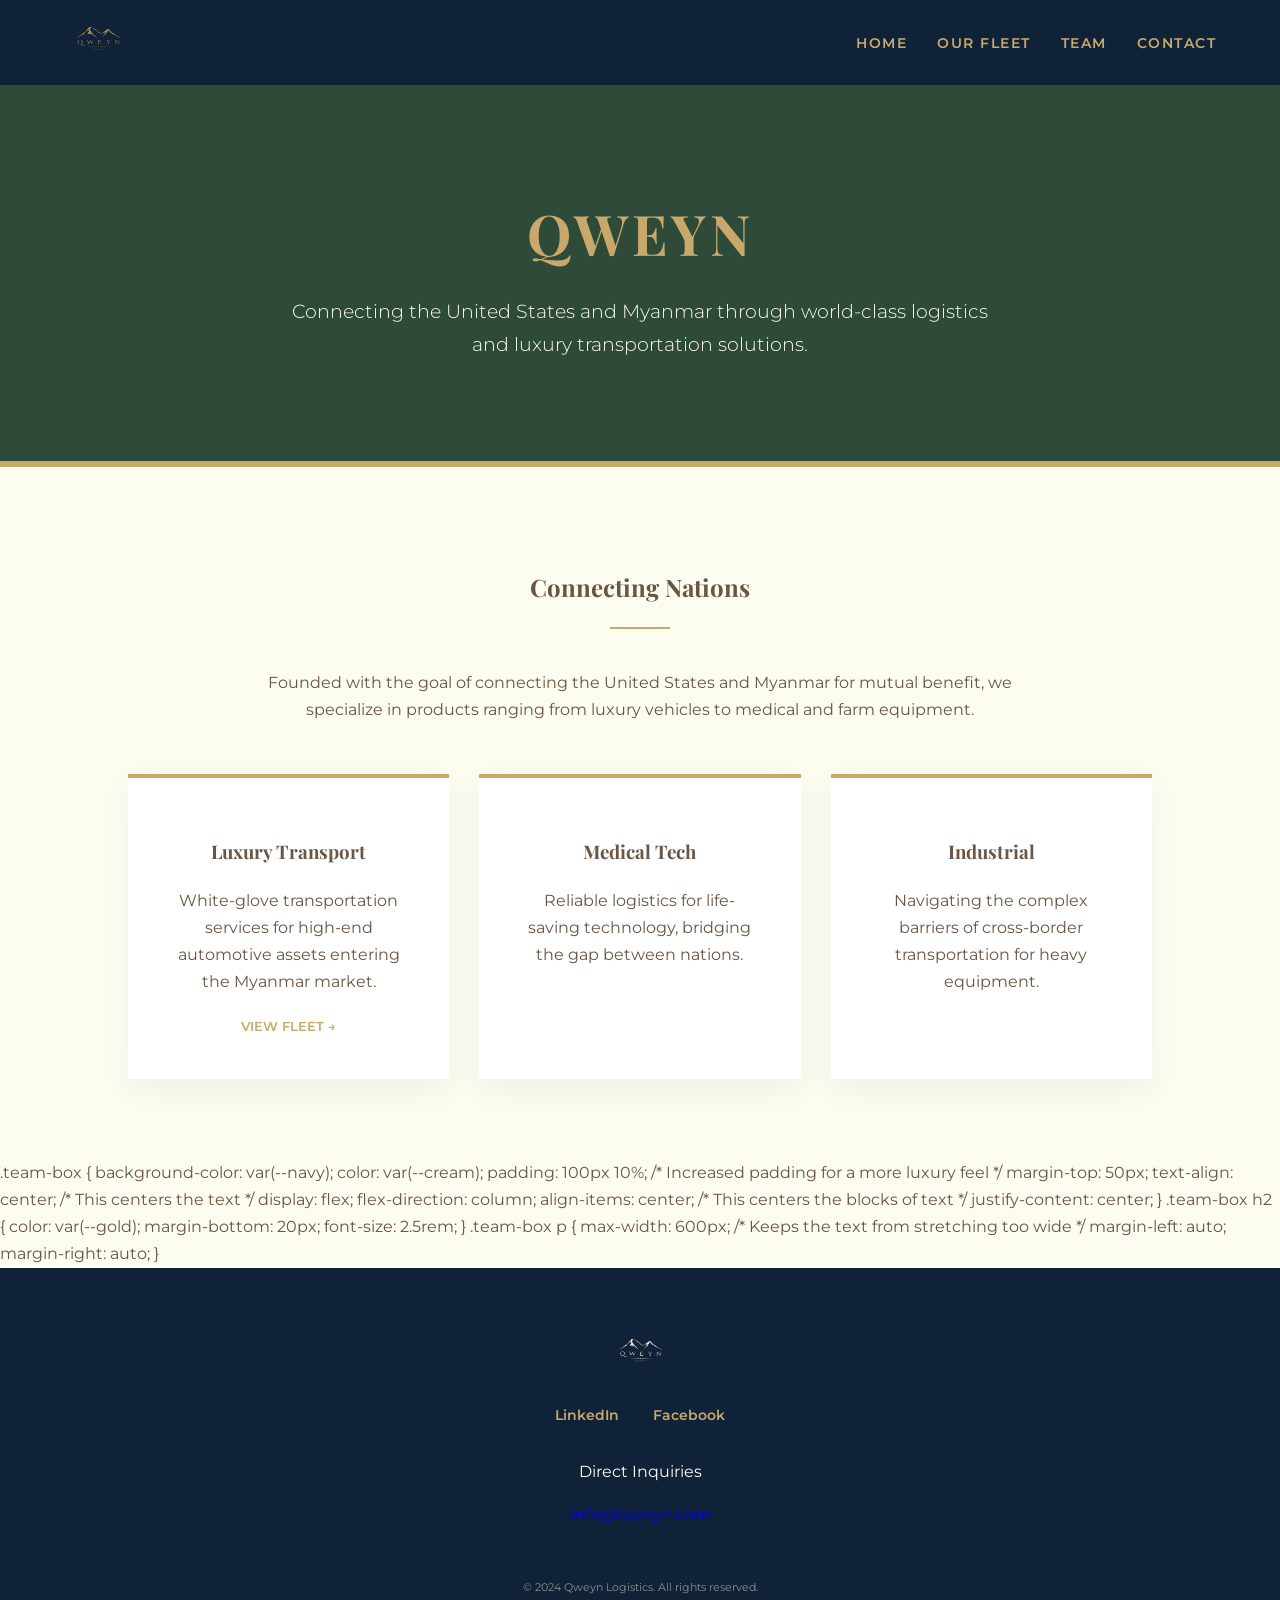
==== commit c2d416ae: "Update index.html" ====
--- a/index.html
+++ b/index.html
@@ -58,11 +58,29 @@
     </section>
 
     <!-- [TEAM BOX] Still here as a placeholder -->
-    <section class="team-box">
-        <h2 style="color: #C8A86B;">Leadership Team</h2>
-        <p>Our team of logistics experts is currently being finalized.</p>
-        <p style="font-style: italic; opacity: 0.7;">Executive Profiles Coming Soon</p>
-    </section>
+.team-box {
+    background-color: var(--navy);
+    color: var(--cream);
+    padding: 100px 10%; /* Increased padding for a more luxury feel */
+    margin-top: 50px;
+    text-align: center; /* This centers the text */
+    display: flex;
+    flex-direction: column;
+    align-items: center; /* This centers the blocks of text */
+    justify-content: center;
+}
+
+.team-box h2 {
+    color: var(--gold);
+    margin-bottom: 20px;
+    font-size: 2.5rem;
+}
+
+.team-box p {
+    max-width: 600px; /* Keeps the text from stretching too wide */
+    margin-left: auto;
+    margin-right: auto;
+}
 
     <!-- [FOOTER] Still has Logo, Socials, and Email -->
     <footer id="contact">
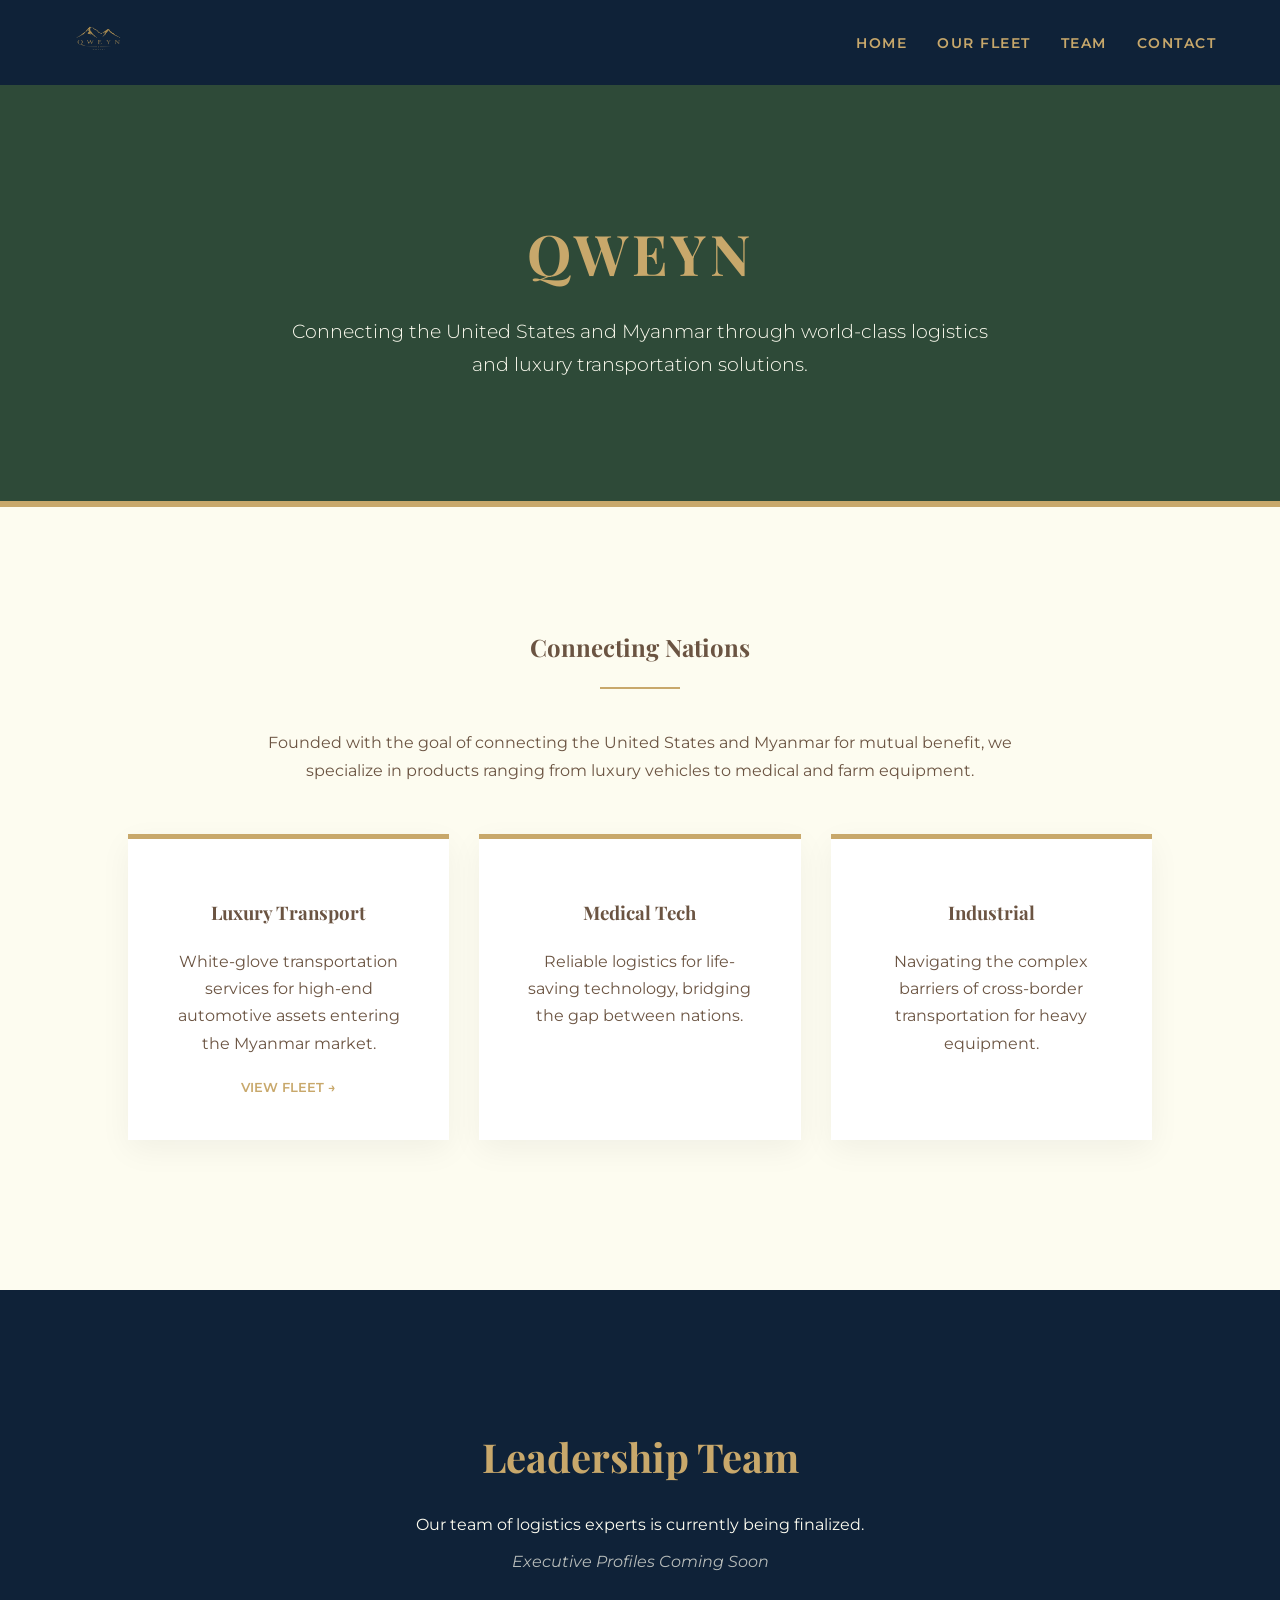
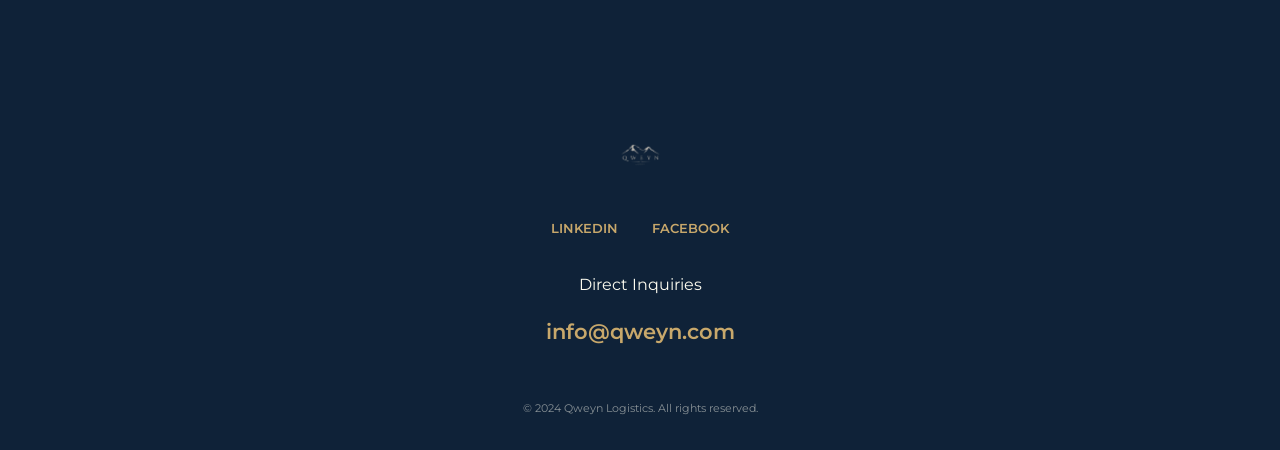
==== commit e3d915ad: "Update index.html" ====
--- a/index.html
+++ b/index.html
@@ -5,15 +5,14 @@
     <meta name="viewport" content="width=device-width, initial-scale=1.0">
     <title>Qweyn | Premium US-Myanmar Logistics</title>
     
-    <!-- [FONTS] Still here -->
+    <!-- Google Fonts -->
     <link href="https://fonts.googleapis.com/css2?family=Playfair+Display:wght@400;700&family=Montserrat:wght@300;400;600&display=swap" rel="stylesheet">
 
-    <!-- [EXTERNAL CSS] This 1 line replaces the 130 lines of CSS you had before -->
+    <!-- This links to your style.css file -->
     <link rel="stylesheet" href="style.css">
 </head>
 <body>
 
-    <!-- [NAV] Still has all 4 links -->
     <nav>
         <div class="nav-logo">
             <img src="./Logo-gold-png.png" alt="Qweyn Gold Logo">
@@ -26,13 +25,11 @@
         </ul>
     </nav>
 
-    <!-- [HERO] Forest Green Header -->
     <header class="hero">
         <h1>QWEYN</h1>
         <p>Connecting the United States and Myanmar through world-class logistics and luxury transportation solutions.</p>
     </header>
 
-    <!-- [MISSION SECTION] All 3 Service Cards are here -->
     <section id="about" class="section">
         <h2>Connecting Nations</h2>
         <div class="accent"></div>
@@ -57,32 +54,12 @@
         </div>
     </section>
 
-    <!-- [TEAM BOX] Still here as a placeholder -->
-.team-box {
-    background-color: var(--navy);
-    color: var(--cream);
-    padding: 100px 10%; /* Increased padding for a more luxury feel */
-    margin-top: 50px;
-    text-align: center; /* This centers the text */
-    display: flex;
-    flex-direction: column;
-    align-items: center; /* This centers the blocks of text */
-    justify-content: center;
-}
+    <section class="team-box">
+        <h2>Leadership Team</h2>
+        <p>Our team of logistics experts is currently being finalized.</p>
+        <p style="font-style: italic; opacity: 0.7; margin-top: 10px;">Executive Profiles Coming Soon</p>
+    </section>
 
-.team-box h2 {
-    color: var(--gold);
-    margin-bottom: 20px;
-    font-size: 2.5rem;
-}
-
-.team-box p {
-    max-width: 600px; /* Keeps the text from stretching too wide */
-    margin-left: auto;
-    margin-right: auto;
-}
-
-    <!-- [FOOTER] Still has Logo, Socials, and Email -->
     <footer id="contact">
         <img src="./Logo-cream-png.png" class="footer-logo" alt="Qweyn Cream Logo">
         
--- a/style.css
+++ b/style.css
@@ -1,4 +1,4 @@
-/* [THEME VARIABLES] - The core of your brand */
+/* [VARIABLES] */
 :root {
     --navy: #0F2238;
     --gold: #C8A86B;
@@ -17,12 +17,9 @@
     line-height: 1.7;
 }
 
-h1, h2, h3 { 
-    font-family: 'Playfair Display', serif; 
-    font-weight: 700;
-}
+h1, h2, h3 { font-family: 'Playfair Display', serif; }
 
-/* [NAVIGATION] - Shared across all pages */
+/* [NAVIGATION] */
 nav {
     background-color: var(--navy);
     padding: 1rem 5%;
@@ -55,11 +52,11 @@
 
 nav ul li a:hover { color: white; }
 
-/* [HERO SECTIONS] */
+/* [HERO SECTION] */
 .hero {
     background-color: var(--forest);
     color: var(--gold);
-    padding: 100px 10%;
+    padding: 120px 10%;
     text-align: center;
     border-bottom: 6px solid var(--gold);
 }
@@ -67,22 +64,22 @@
 .hero h1 { font-size: 3.5rem; letter-spacing: 4px; margin: 0 0 15px 0; }
 .hero p { color: var(--cream); font-size: 1.2rem; max-width: 700px; margin: 0 auto; font-weight: 300; }
 
-/* [SECTION LAYOUTS] */
+/* [SECTION LOGIC] */
 .section {
-    padding: 80px 10%;
+    padding: 100px 10%;
     max-width: 1100px;
     margin: 0 auto;
     text-align: center;
 }
 
 .accent {
-    width: 60px;
+    width: 80px;
     height: 2px;
-    background: var(--gold);
-    margin: 0 auto 40px;
+    background-color: var(--gold);
+    margin: 20px auto 40px;
 }
 
-/* [GRID SYSTEM] - Used for Services and the Fleet */
+/* [GRID] */
 .grid {
     display: grid;
     grid-template-columns: repeat(auto-fit, minmax(300px, 1fr));
@@ -92,12 +89,28 @@
 .card {
     background: white;
     padding: 40px;
-    border-top: 4px solid var(--gold);
+    border-top: 5px solid var(--gold);
     box-shadow: 0 10px 30px rgba(0,0,0,0.05);
     transition: 0.4s;
 }
 
 .card:hover { transform: translateY(-5px); }
+
+/* [TEAM BOX] - Fixed Centering Logic */
+.team-box {
+    background-color: var(--navy);
+    color: var(--cream);
+    padding: 100px 10%;
+    margin-top: 50px;
+    text-align: center;
+    display: flex;
+    flex-direction: column;
+    align-items: center;
+    justify-content: center;
+}
+
+.team-box h2 { color: var(--gold); margin-bottom: 20px; font-size: 2.5rem; }
+.team-box p { max-width: 600px; margin: 0 auto; }
 
 /* [FOOTER] */
 footer {
@@ -107,5 +120,6 @@
     text-align: center;
 }
 
-.footer-logo { height: 45px; margin-bottom: 20px; }
-.social-links a { color: var(--gold); text-decoration: none; margin: 0 15px; font-weight: 600; font-size: 0.9rem; }
+.footer-logo { height: 40px; margin-bottom: 30px; opacity: 0.8; }
+.social-links a { color: var(--gold); text-decoration: none; margin: 0 15px; font-weight: 600; text-transform: uppercase; font-size: 0.8rem; }
+.contact-email { color: var(--gold); text-decoration: none; font-size: 1.3rem; font-weight: 600; display: block; margin-top: 10px; }
